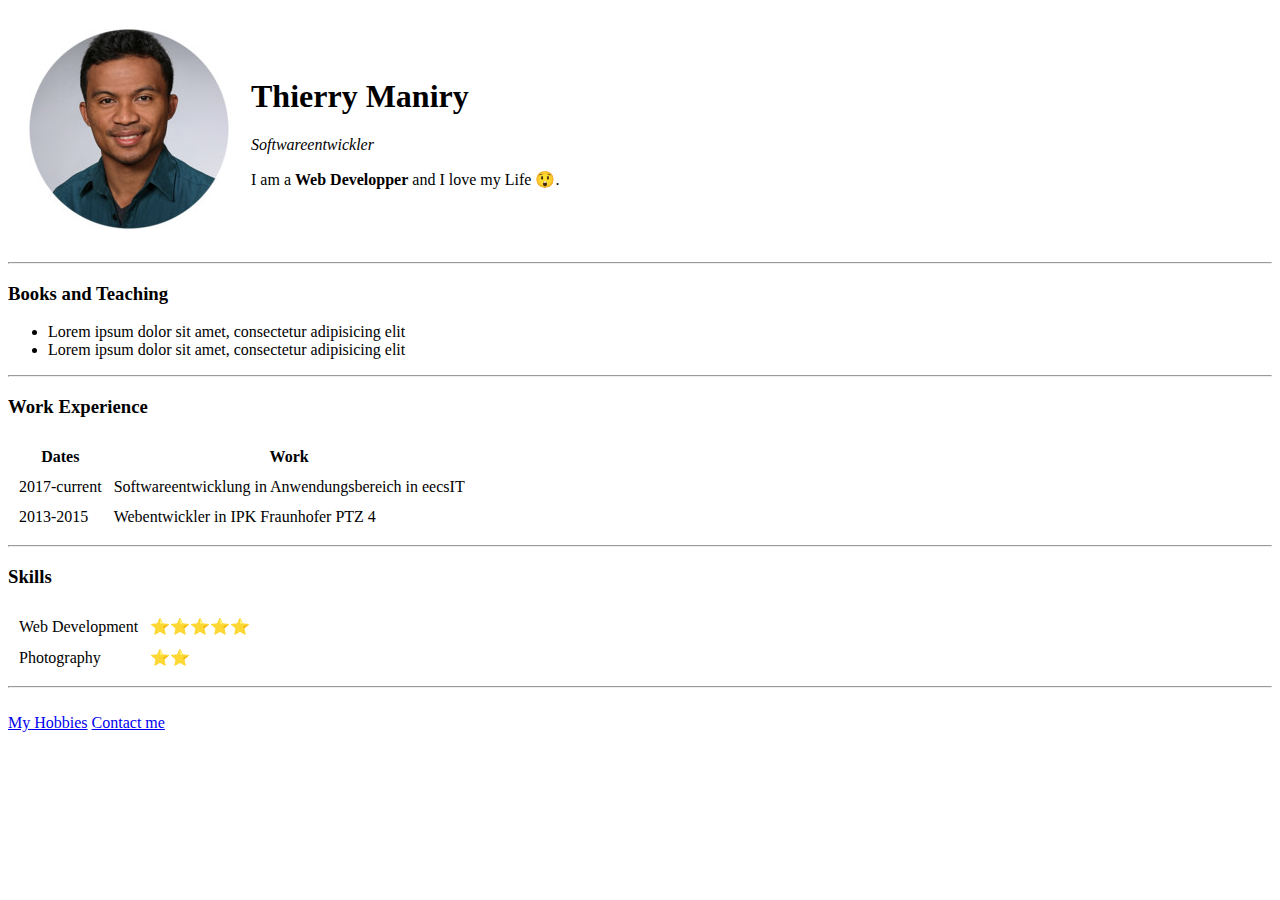
==== index.html @ bfac80a8 "Add initial cv Website" ====
<!DOCTYPE html>
<html lang="en" dir="ltr">

<head>
  <meta charset="utf-8">
  <title>Thierry's Personnal Site 😎</title>
</head>

<body>
  <table cellspacing="20">
    <td><img src="images/Thierry.jpg" alt="Thierry profile picture"></td>
    <td>
      <h1>Thierry Maniry</h1>
      <p><em>Softwareentwickler</em></p>
      <p> I am a <strong>Web Developper</strong> and I love my Life 😲.</p>
    </td>
  </table>
  <hr />
  <h3>Books and Teaching</h3>
  <ul>
    <li>Lorem ipsum dolor sit amet, consectetur adipisicing elit</li>
    <li>Lorem ipsum dolor sit amet, consectetur adipisicing elit</li>
  </ul>
  <hr>
  <h3>Work Experience</h3>

  <table cellspacing="10">
    <thead>
      <tr>
        <th>Dates</th>
        <th>Work</th>
      </tr>
    </thead>
    <tbody>
      <tr>
        <td>2017-current</td>
        <td>Softwareentwicklung in Anwendungsbereich in eecsIT</td>
      </tr>
      <tr>
        <td>2013-2015</td>
        <td>Webentwickler in IPK Fraunhofer PTZ 4</td>
      </tr>

    </tbody>

  </table>
  <hr>
  <h3>Skills</h3>


  <table cellspacing="10">
    <tr>
      <td>Web Development</td>
      <td>⭐⭐⭐⭐⭐</td>
    </tr>
    <tr>
      <td>Photography</td>
      <td>⭐⭐</td>
    </tr>

  </table>
  <hr>
  <br>
  <a href="hobbies.html">My Hobbies</a>
  <a href="contact-me.html">Contact me</a>

</body>

</html>
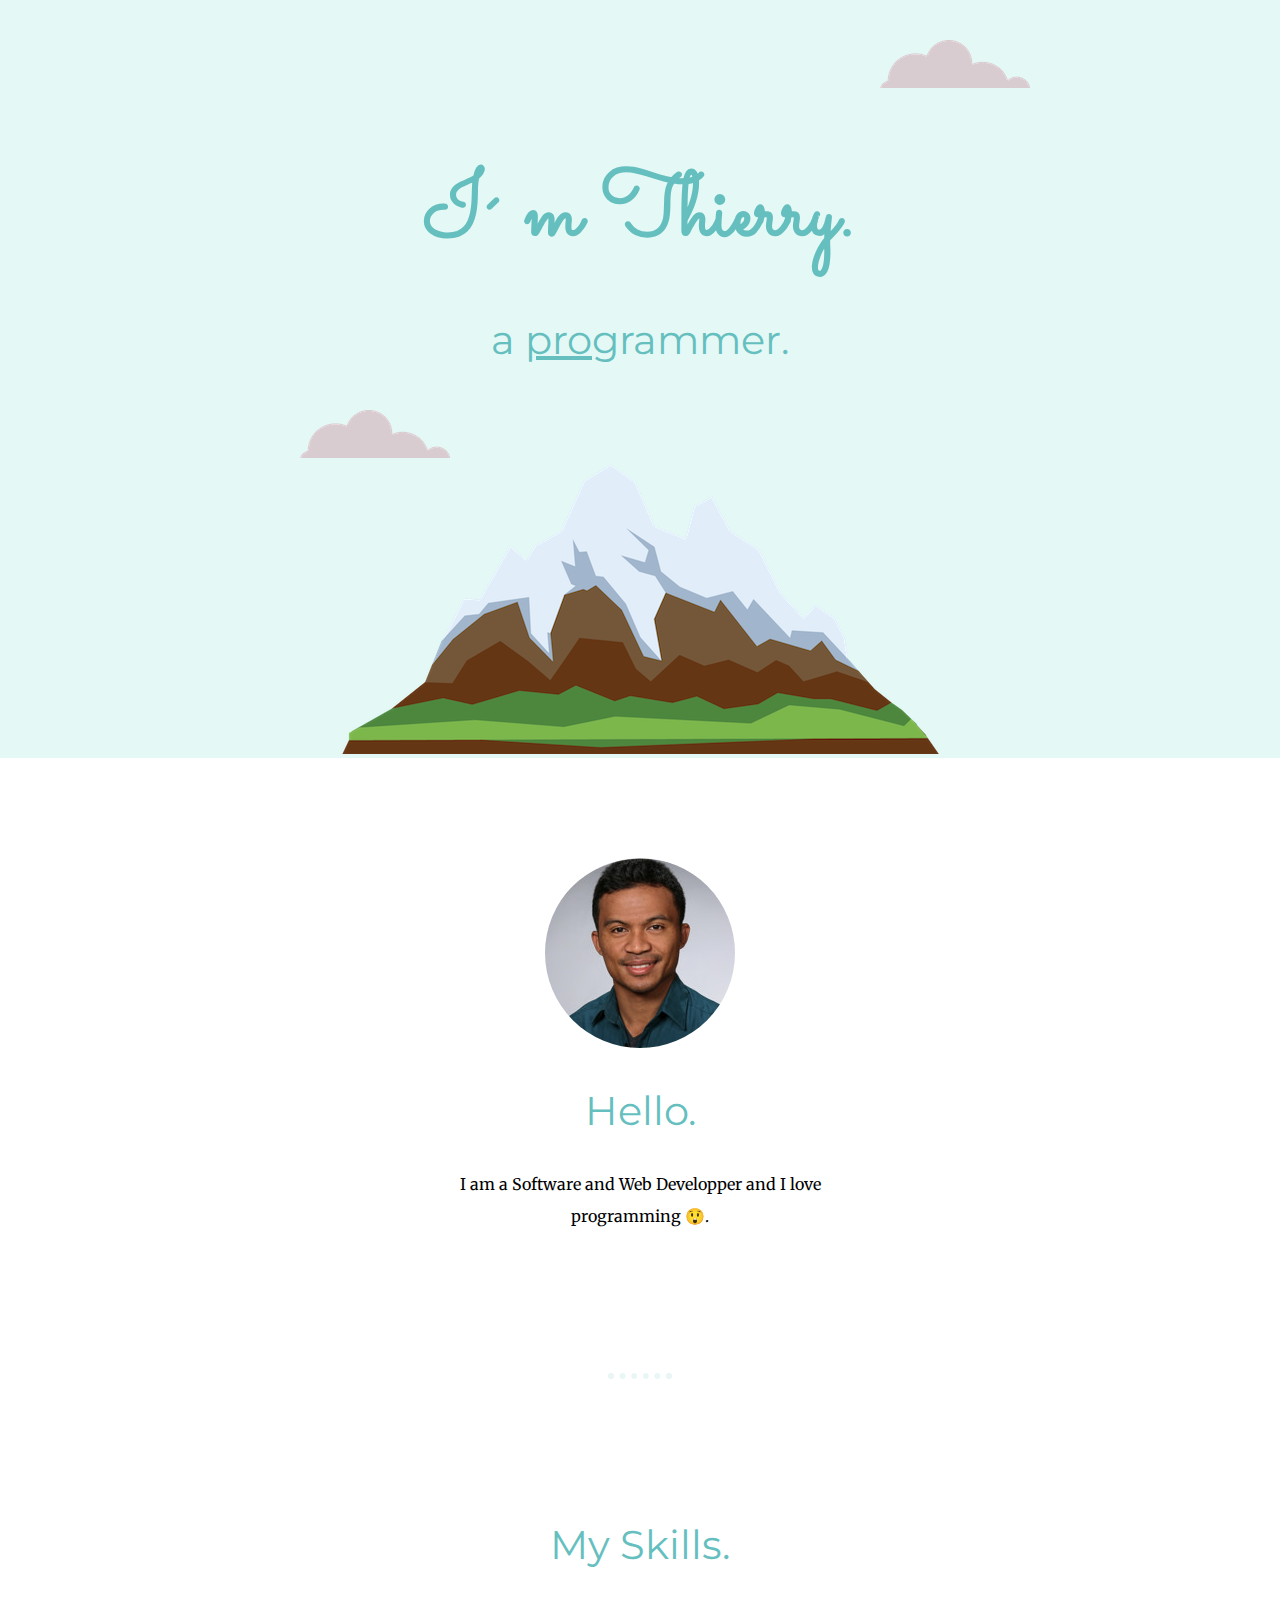
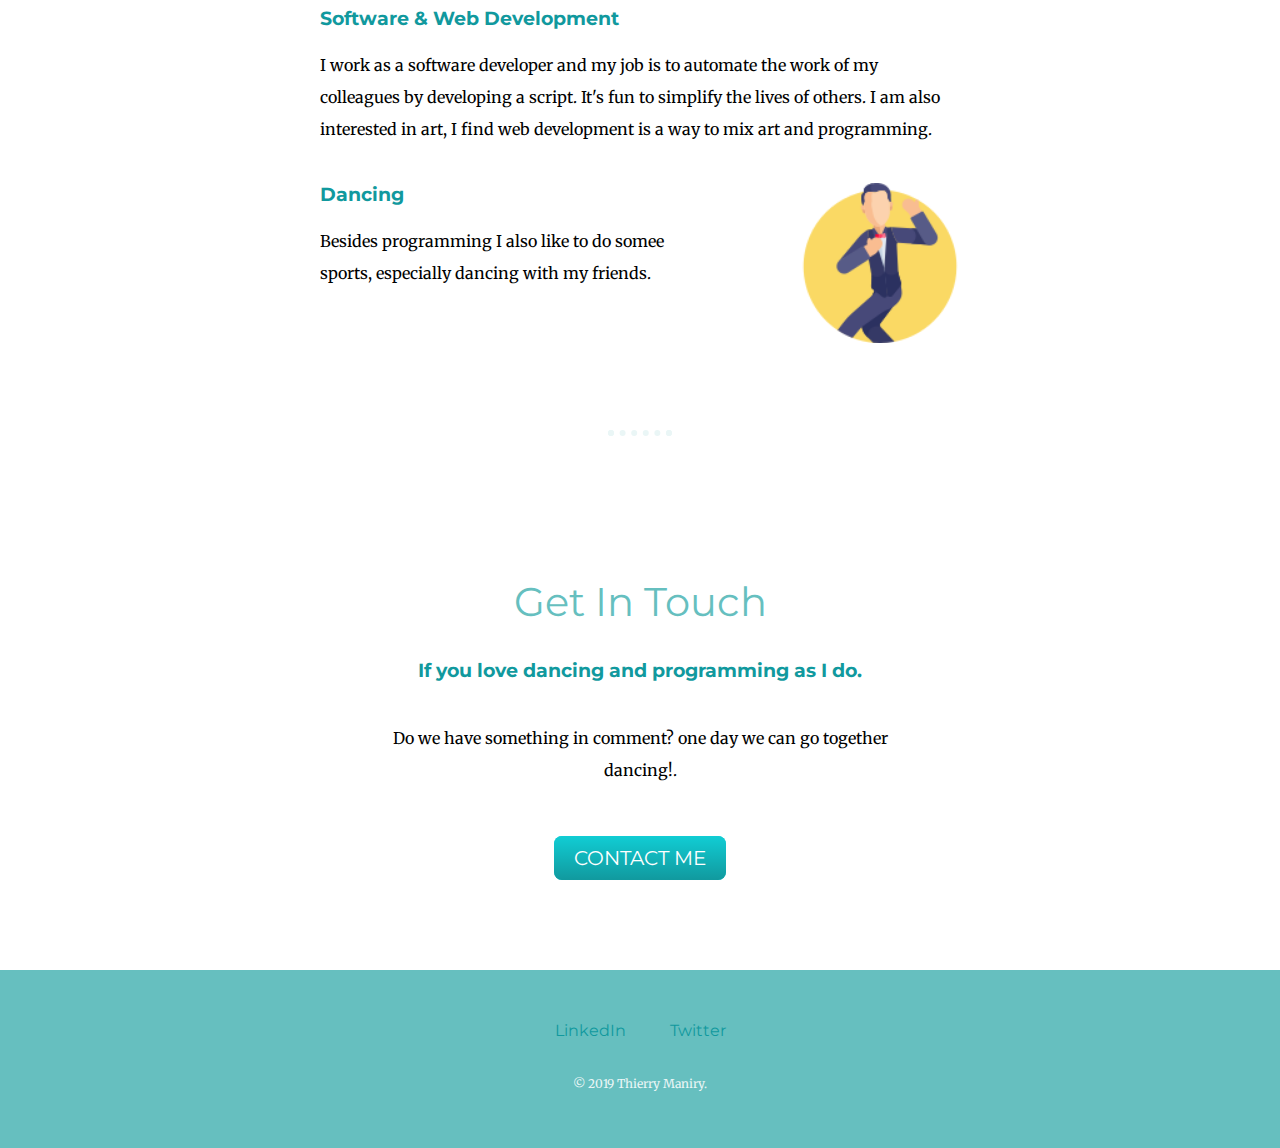
==== commit d3b1a0b6: "Add files via upload" ====
--- a/index.html
+++ b/index.html
@@ -1,68 +1,61 @@
 <!DOCTYPE html>
-<html lang="en" dir="ltr">
+<html lang="de" dir="ltr">
 
 <head>
   <meta charset="utf-8">
-  <title>Thierry's Personnal Site 😎</title>
+  <title>Thierry Maniry</title>
+  <link rel="icon" href="favicon.ico">
+  <link rel="stylesheet" href="css/styles.css">
+  <link href="https://fonts.googleapis.com/css?family=Merriweather|Montserrat|Sacramento" rel="stylesheet">
 </head>
 
 <body>
-  <table cellspacing="20">
-    <td><img src="images/Thierry.jpg" alt="Thierry profile picture"></td>
-    <td>
-      <h1>Thierry Maniry</h1>
-      <p><em>Softwareentwickler</em></p>
-      <p> I am a <strong>Web Developper</strong> and I love my Life 😲.</p>
-    </td>
-  </table>
-  <hr />
-  <h3>Books and Teaching</h3>
-  <ul>
-    <li>Lorem ipsum dolor sit amet, consectetur adipisicing elit</li>
-    <li>Lorem ipsum dolor sit amet, consectetur adipisicing elit</li>
-  </ul>
-  <hr>
-  <h3>Work Experience</h3>
-
-  <table cellspacing="10">
-    <thead>
-      <tr>
-        <th>Dates</th>
-        <th>Work</th>
-      </tr>
-    </thead>
-    <tbody>
-      <tr>
-        <td>2017-current</td>
-        <td>Softwareentwicklung in Anwendungsbereich in eecsIT</td>
-      </tr>
-      <tr>
-        <td>2013-2015</td>
-        <td>Webentwickler in IPK Fraunhofer PTZ 4</td>
-      </tr>
-
-    </tbody>
-
-  </table>
-  <hr>
-  <h3>Skills</h3>
+  <div class="top-container">
+    <img class="top-cloud" src="images/cloud.png" alt="cloud-img">
+    <h1>I´ m Thierry.</h1>
+    <h2>a <span class="pro">pro</span>grammer.</h2>
+    <img class="bottom-cloud" src="images/cloud.png" alt="cloud-img">
+    <img src="images/mountain.png" alt="mountain-img">
 
 
-  <table cellspacing="10">
-    <tr>
-      <td>Web Development</td>
-      <td>⭐⭐⭐⭐⭐</td>
-    </tr>
-    <tr>
-      <td>Photography</td>
-      <td>⭐⭐</td>
-    </tr>
+  </div>
+  <div class="middle-container">
+    <div class="profile">
+      <img src="images/circle.png" alt="Thierry´s profile">
+      <h2>Hello.</h2>
+      <p class="intro"> I am a Software and Web Developper and I love programming 😲.</p>
+    </div>
+    <hr>
+    <div class="skills">
+      <h2>My Skills.</h2>
+      <div class="skill-row">
+        <img class="code-image" src="https://media.giphy.com/media/1ynCEtlgMPAeNAqdnu/giphy.gif" alt="">
+        <h3>Software & Web Development</h3>
+        <p class="code-skill-description">I work as a software developer and my job is to automate the work of my colleagues by developing a script. It's fun to simplify the lives of others. I am also interested in art, I find web development is a way to mix art and programming.</p>
+      </div>
+      <div class="skill-row">
+        <img class="code-salsa" src="images/salsa.png" alt="">
+        <h3>Dancing</h3>
+        <p class="">Besides programming I also like to do somee sports, especially dancing with my friends.</p>
+      </div>
+    </div>
+    <hr>
+    <div class="contact-me">
+      <h2>Get In Touch</h2>
+      <h3>If you love dancing and programming as I do.</h3>
+      <p class="contact-message">Do we have something in comment? one day we can go together dancing!.</p>
+      <a class="btn" href="mailto:name@email.com">CONTACT ME</a>
+    </div>
+  </div>
 
-  </table>
-  <hr>
-  <br>
-  <a href="hobbies.html">My Hobbies</a>
-  <a href="contact-me.html">Contact me</a>
+
+  <div class="bottom-container">
+    <a class="footer-link" href="https://www.linkedin.com/in/thierry-maniry-084b0095/">LinkedIn</a>
+    <a class="footer-link" href="https://twitter.com/">Twitter</a>
+
+    <p class="copyright">© 2019 Thierry Maniry.</p>
+  </div>
+
 
 </body>
 
--- a/css/styles.css
+++ b/css/styles.css
@@ -0,0 +1,130 @@
+body {
+  margin: 0;
+  text-align: center;
+  font-family: 'Merriweather', serif;
+
+}
+a{
+  color: #11999E;
+  font-family: 'Montserrat', sans-serif;
+  margin: 10px 20px;
+  text-decoration: none;
+}
+a:hover{
+  color: #EAF6F6;
+}
+
+h1 {
+  color: #66BFBF;
+  margin: 50px auto 0 auto;
+  font-size: 5.625rem;
+  font-family: 'Sacramento', cursive;
+
+}
+
+h2 {
+  font-size: 2.5rem;
+  font-family: 'Montserrat', sans-serif;
+  color: #66BFBF;
+  font-weight: normal;
+}
+
+h3 {
+  color: #11999E;
+  font-family: 'Montserrat', sans-serif;
+
+}
+p{
+  line-height: 2;
+}
+hr{
+  border: dotted #EAF6F6 6px;
+  border-bottom: none;
+  width: 4%;
+  margin: 141px auto;
+}
+.pro{
+  text-decoration: underline;
+}
+.intro{
+  width: 30%;
+  margin: auto;
+}
+.contact-message{
+  width: 40%;
+  margin: 40px auto 60px;
+}
+.copyright{
+  color: #EAF6F6;
+  font-size: 0.75rem;
+  padding: 20px 0;
+}
+.top-container {
+  background-color: #E4F9F5;
+  position: relative;
+  padding-top: 100px;
+}
+
+.middle-container {
+  margin: 100px 0;
+
+}
+
+.bottom-container {
+  background-color: #66BFBF;
+  padding: 50px 0 20px;
+}
+.skill-row {
+  width: 50%;
+  margin:  3% auto 0;
+  text-align: left;
+
+}
+
+.top-cloud {
+  position: absolute;
+  right: 250px;
+  top: 40px;
+}
+
+.bottom-cloud {
+  position: absolute;
+  left: 300px;
+  bottom: 300px;
+}
+.code-image{
+  width: 25%;
+  float: left;
+  margin-right: 20%
+}
+.code-salsa{
+  width: 25%;
+  float: right;
+  margin-left: 20%
+}
+.btn {
+  background: #11cdd4;
+  background-image: -webkit-linear-gradient(top, #11cdd4, #11999e);
+  background-image: -moz-linear-gradient(top, #11cdd4, #11999e);
+  background-image: -ms-linear-gradient(top, #11cdd4, #11999e);
+  background-image: -o-linear-gradient(top, #11cdd4, #11999e);
+  background-image: linear-gradient(to bottom, #11cdd4, #11999e);
+  -webkit-border-radius: 8;
+  -moz-border-radius: 8;
+  border-radius: 8px;
+  font-family: 'Montserrat', sans-serif;
+  color: #ffffff;
+  font-size: 20px;
+  padding: 10px 20px 10px 20px;
+  text-decoration: none;
+}
+
+.btn:hover {
+  background: #30e3cb;
+  background-image: -webkit-linear-gradient(top, #30e3cb, #2bc4ad );
+  background-image: -moz-linear-gradient(top, #30e3cb, #2bc4ad );
+  background-image: -ms-linear-gradient(top, #30e3cb, #2bc4ad );
+  background-image: -o-linear-gradient(top, #30e3cb, #2bc4ad );
+  background-image: linear-gradient(to bottom, #30e3cb, #2bc4ad );
+  text-decoration: none;
+}
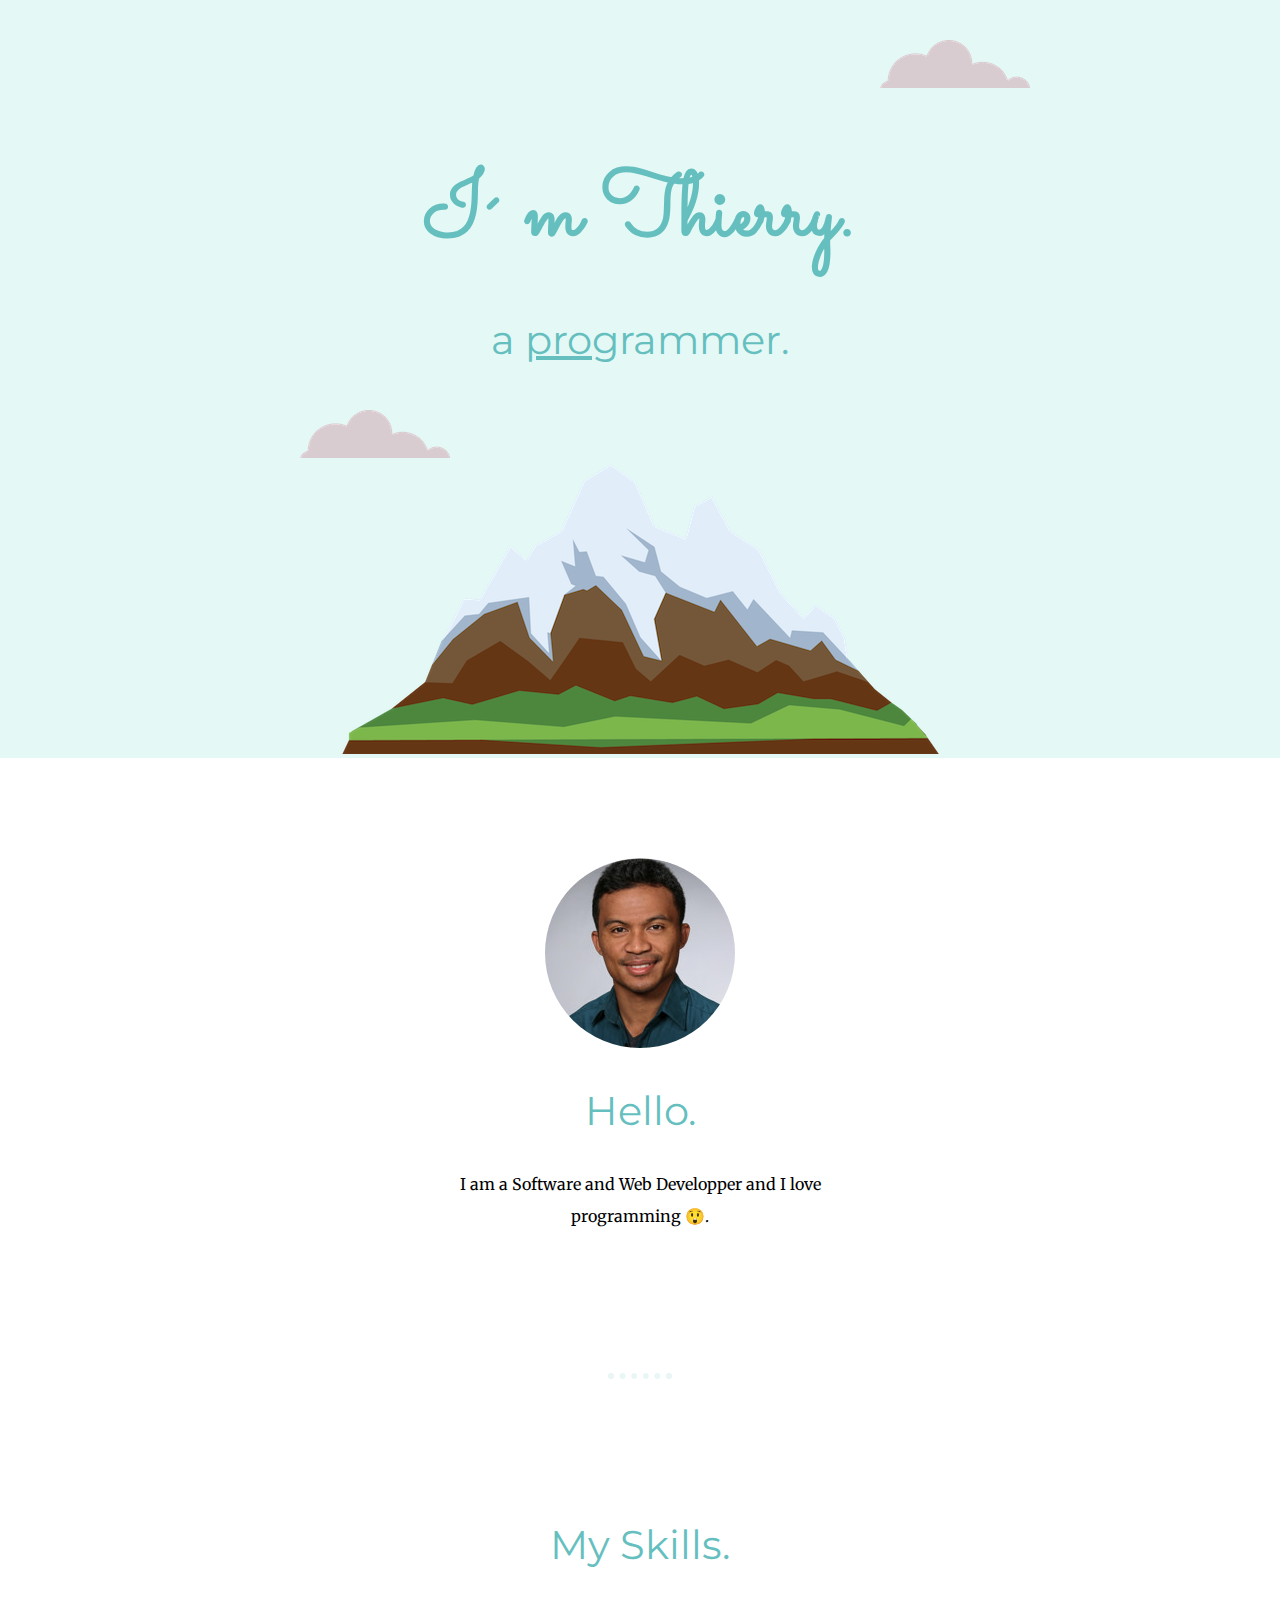
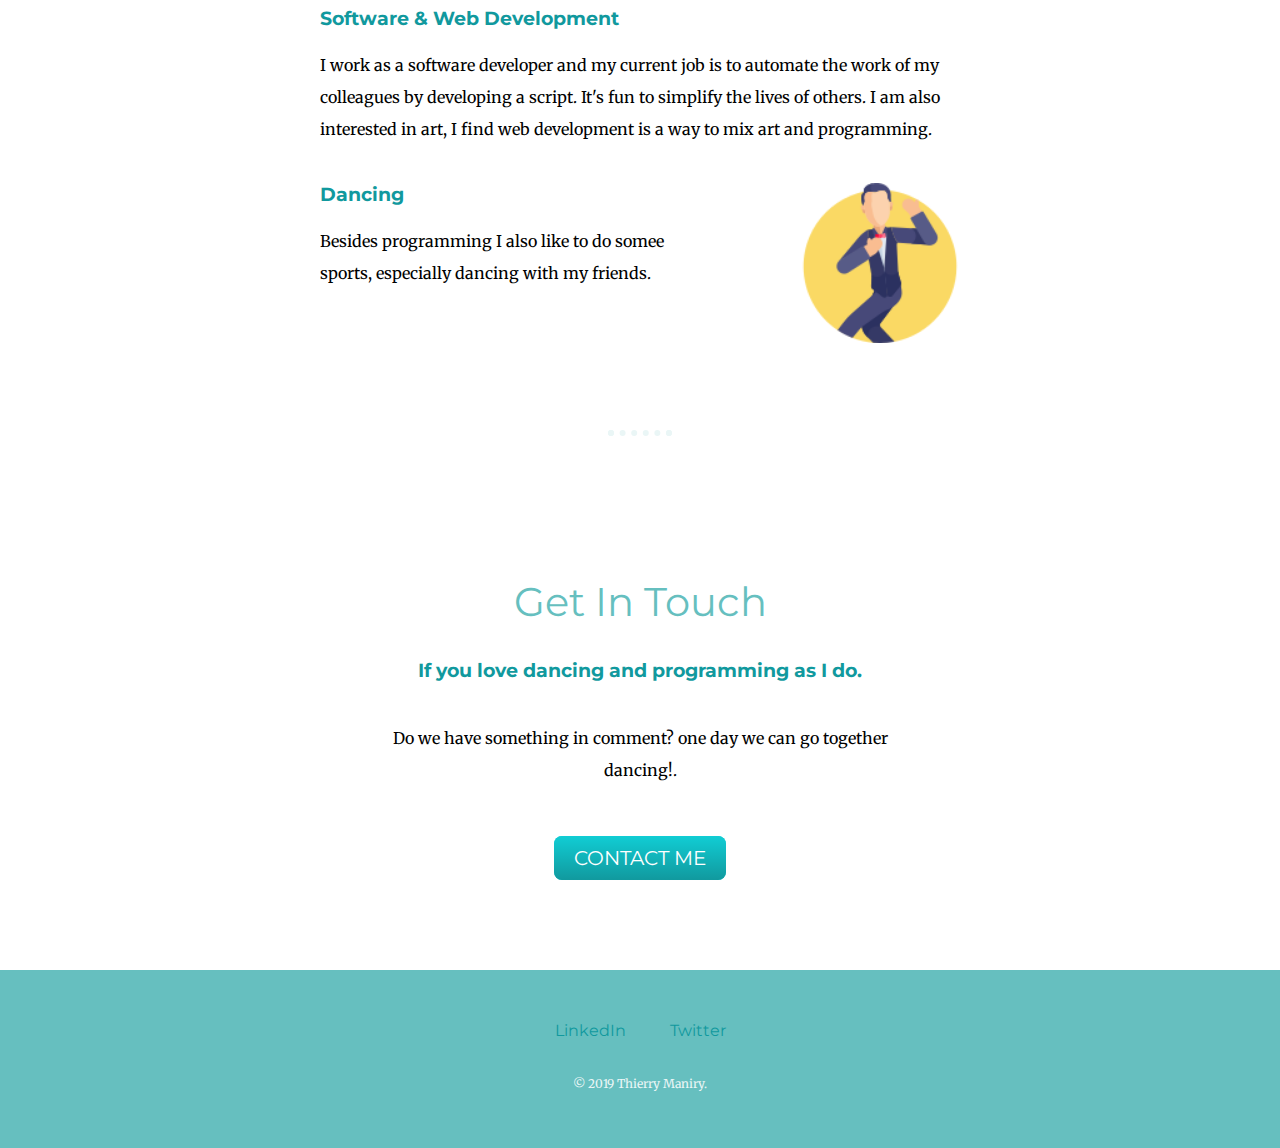
==== commit 50d59266: "Update index.html" ====
--- a/index.html
+++ b/index.html
@@ -31,7 +31,7 @@
       <div class="skill-row">
         <img class="code-image" src="https://media.giphy.com/media/1ynCEtlgMPAeNAqdnu/giphy.gif" alt="">
         <h3>Software & Web Development</h3>
-        <p class="code-skill-description">I work as a software developer and my job is to automate the work of my colleagues by developing a script. It's fun to simplify the lives of others. I am also interested in art, I find web development is a way to mix art and programming.</p>
+        <p class="code-skill-description">I work as a software developer and my current job is to automate the work of my colleagues by developing a script. It's fun to simplify the lives of others. I am also interested in art, I find web development is a way to mix art and programming.</p>
       </div>
       <div class="skill-row">
         <img class="code-salsa" src="images/salsa.png" alt="">
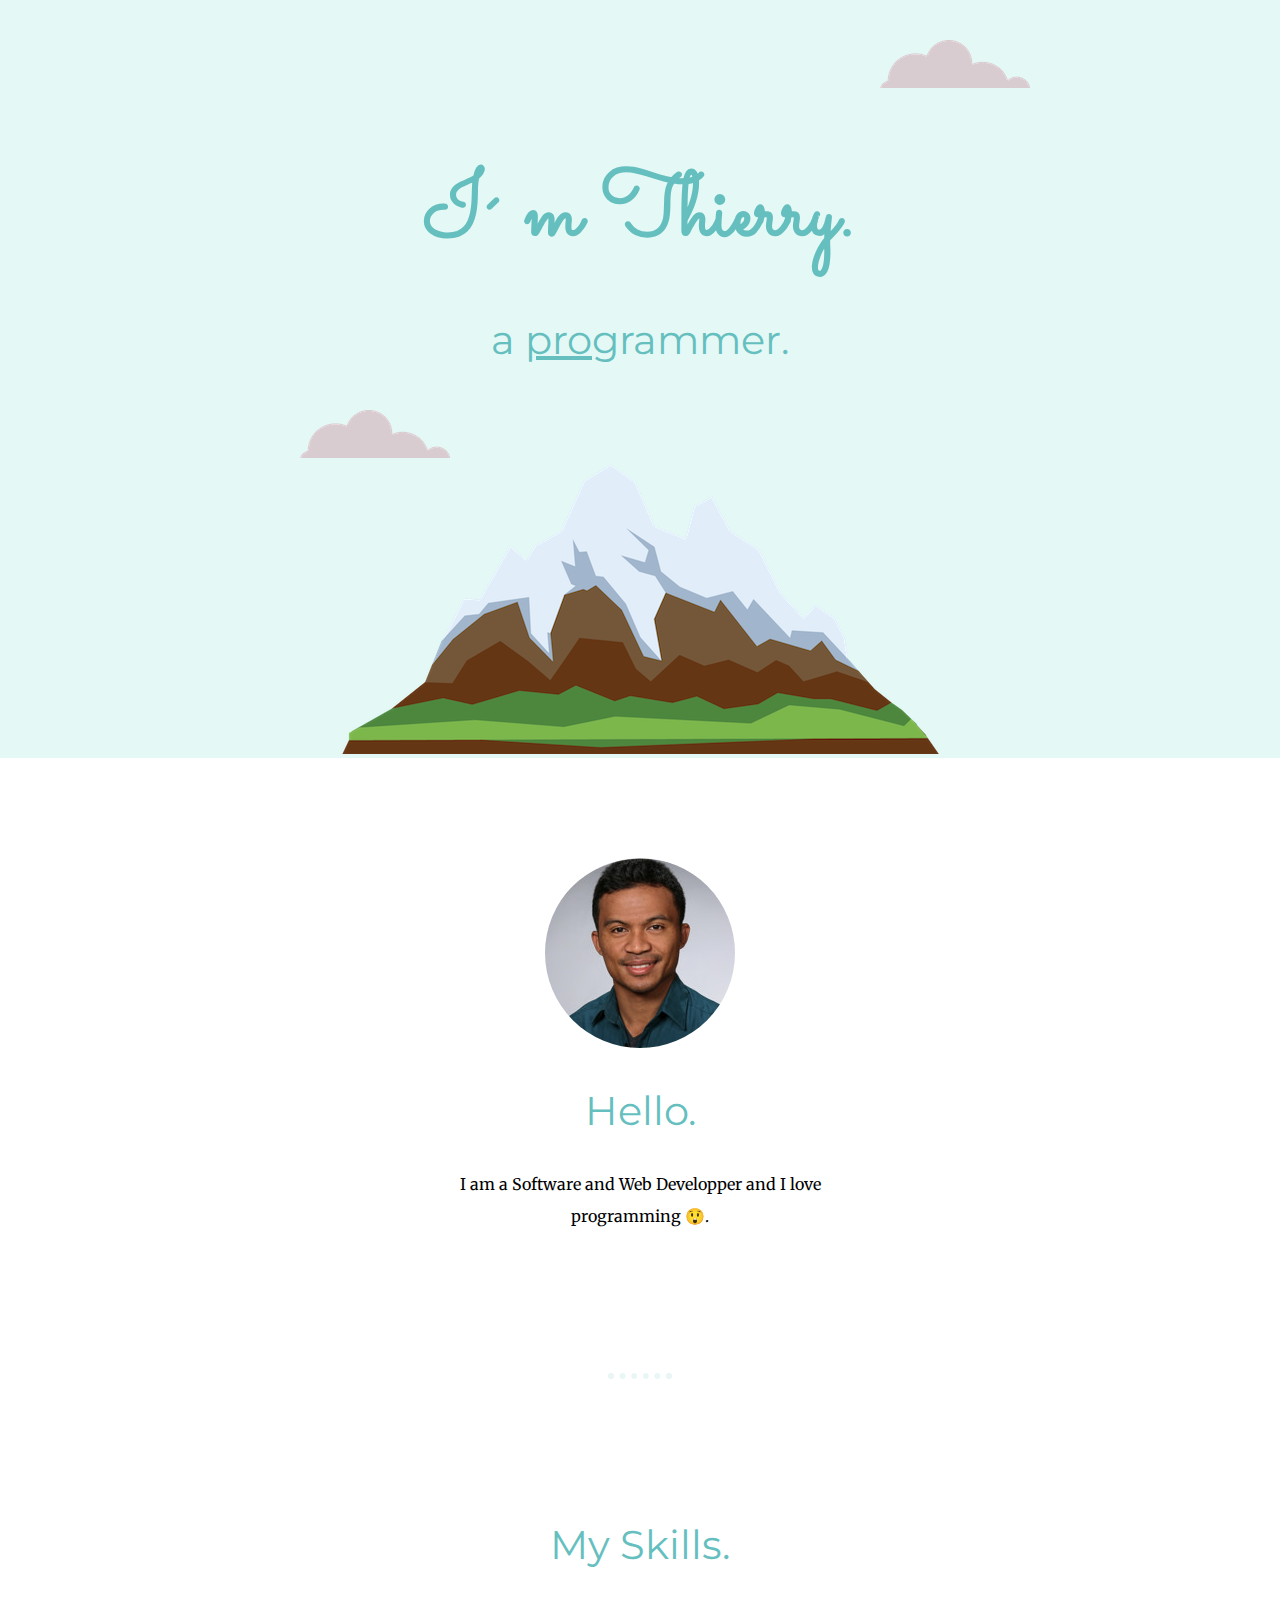
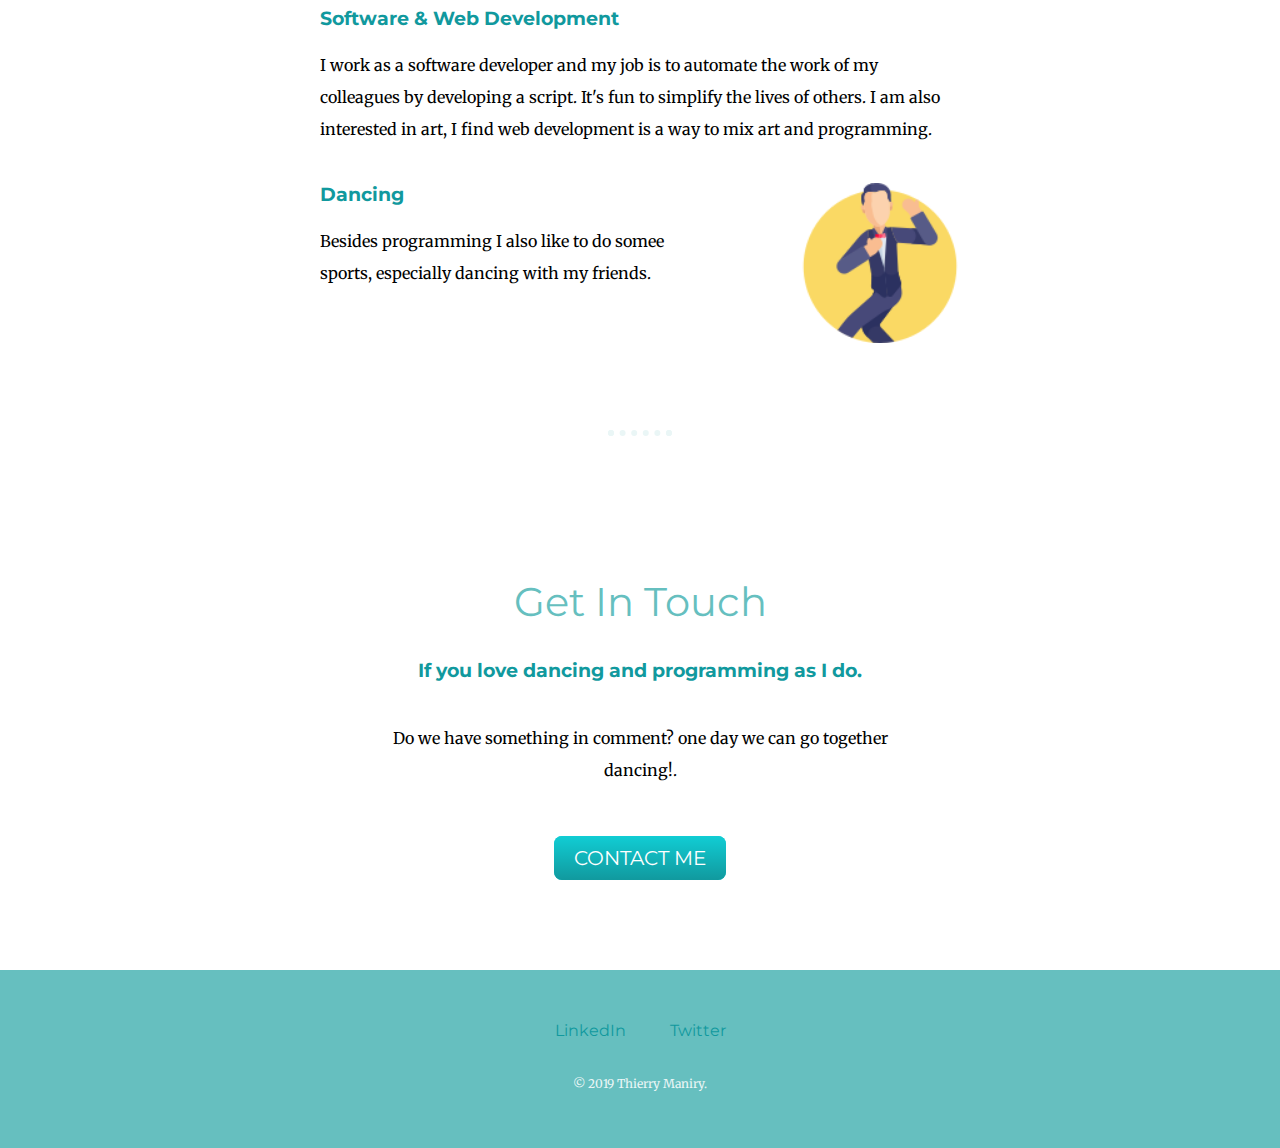
==== commit 859c7da6: "Update index.html" ====
--- a/index.html
+++ b/index.html
@@ -31,7 +31,7 @@
       <div class="skill-row">
         <img class="code-image" src="https://media.giphy.com/media/1ynCEtlgMPAeNAqdnu/giphy.gif" alt="">
         <h3>Software & Web Development</h3>
-        <p class="code-skill-description">I work as a software developer and my current job is to automate the work of my colleagues by developing a script. It's fun to simplify the lives of others. I am also interested in art, I find web development is a way to mix art and programming.</p>
+        <p class="code-skill-description">I work as a software developer and my job is to automate the work of my colleagues by developing a script. It's fun to simplify the lives of others. I am also interested in art, I find web development is a way to mix art and programming.</p>
       </div>
       <div class="skill-row">
         <img class="code-salsa" src="images/salsa.png" alt="">
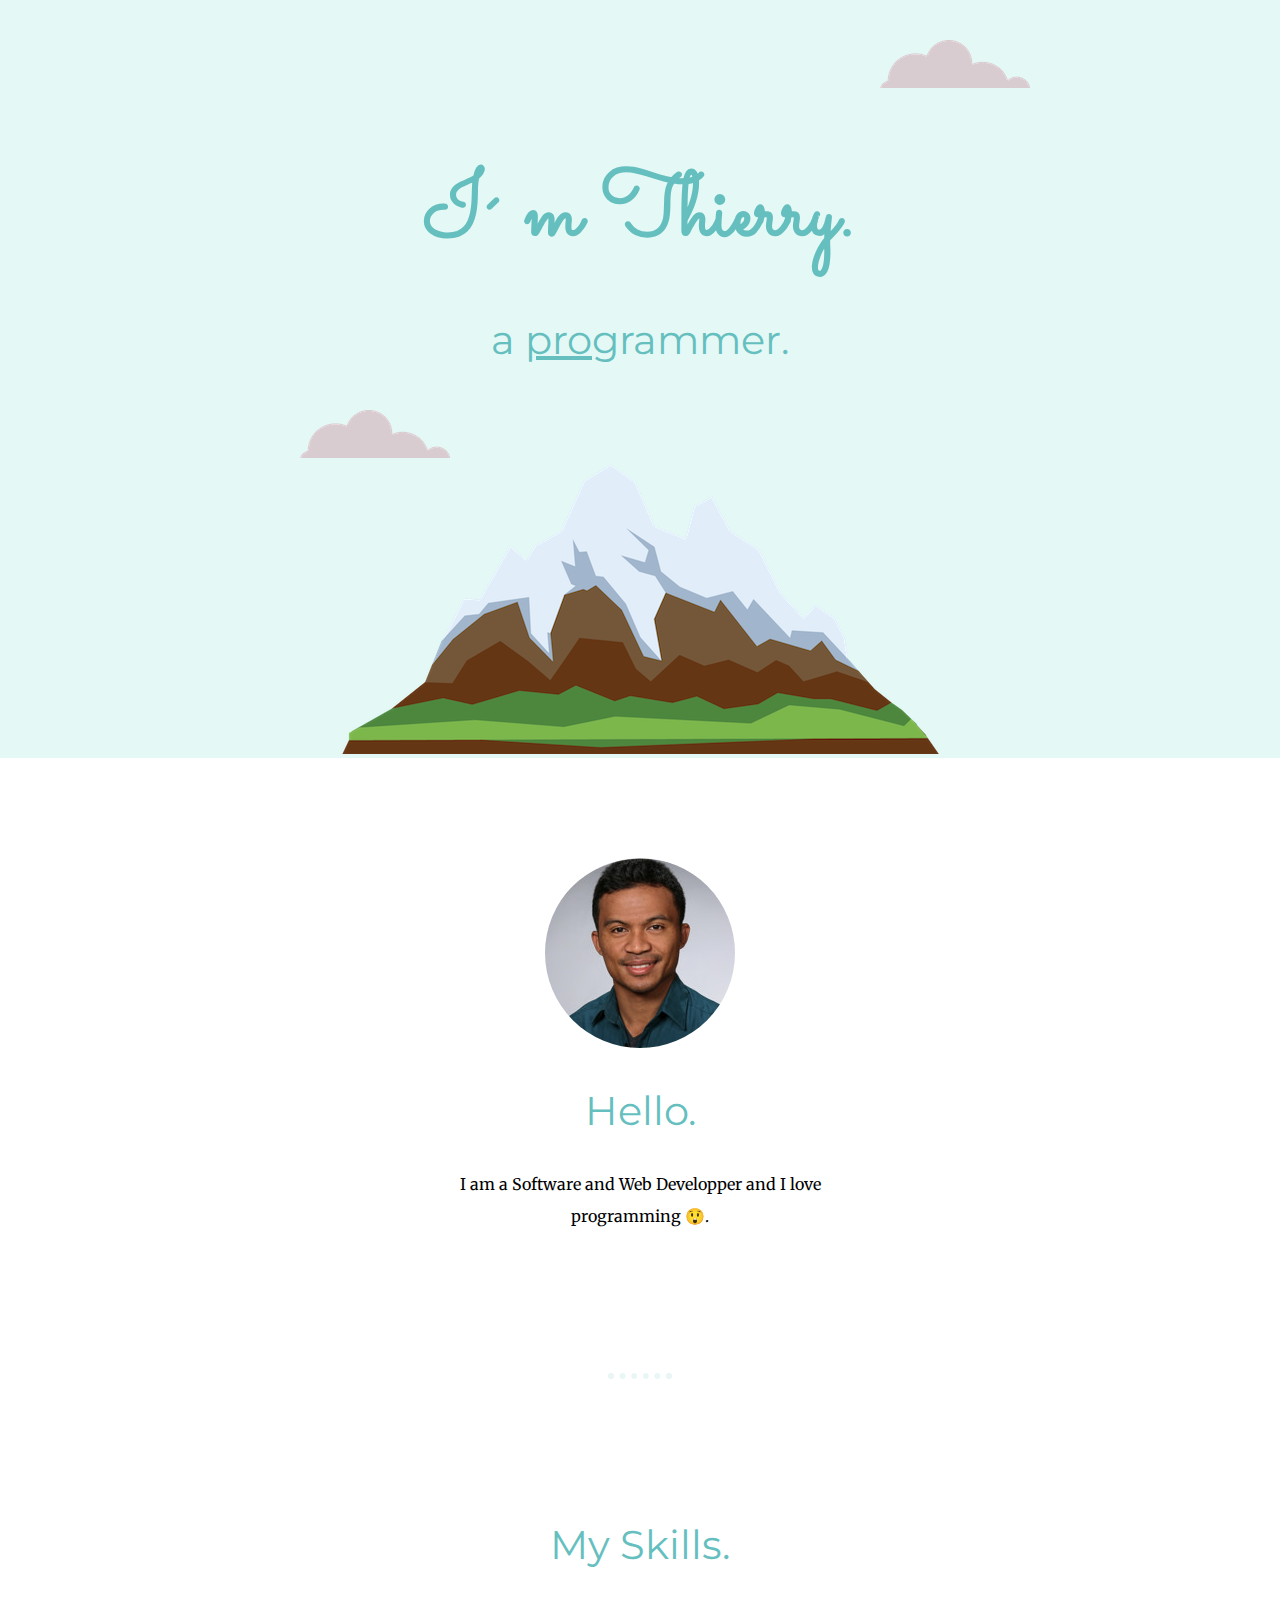
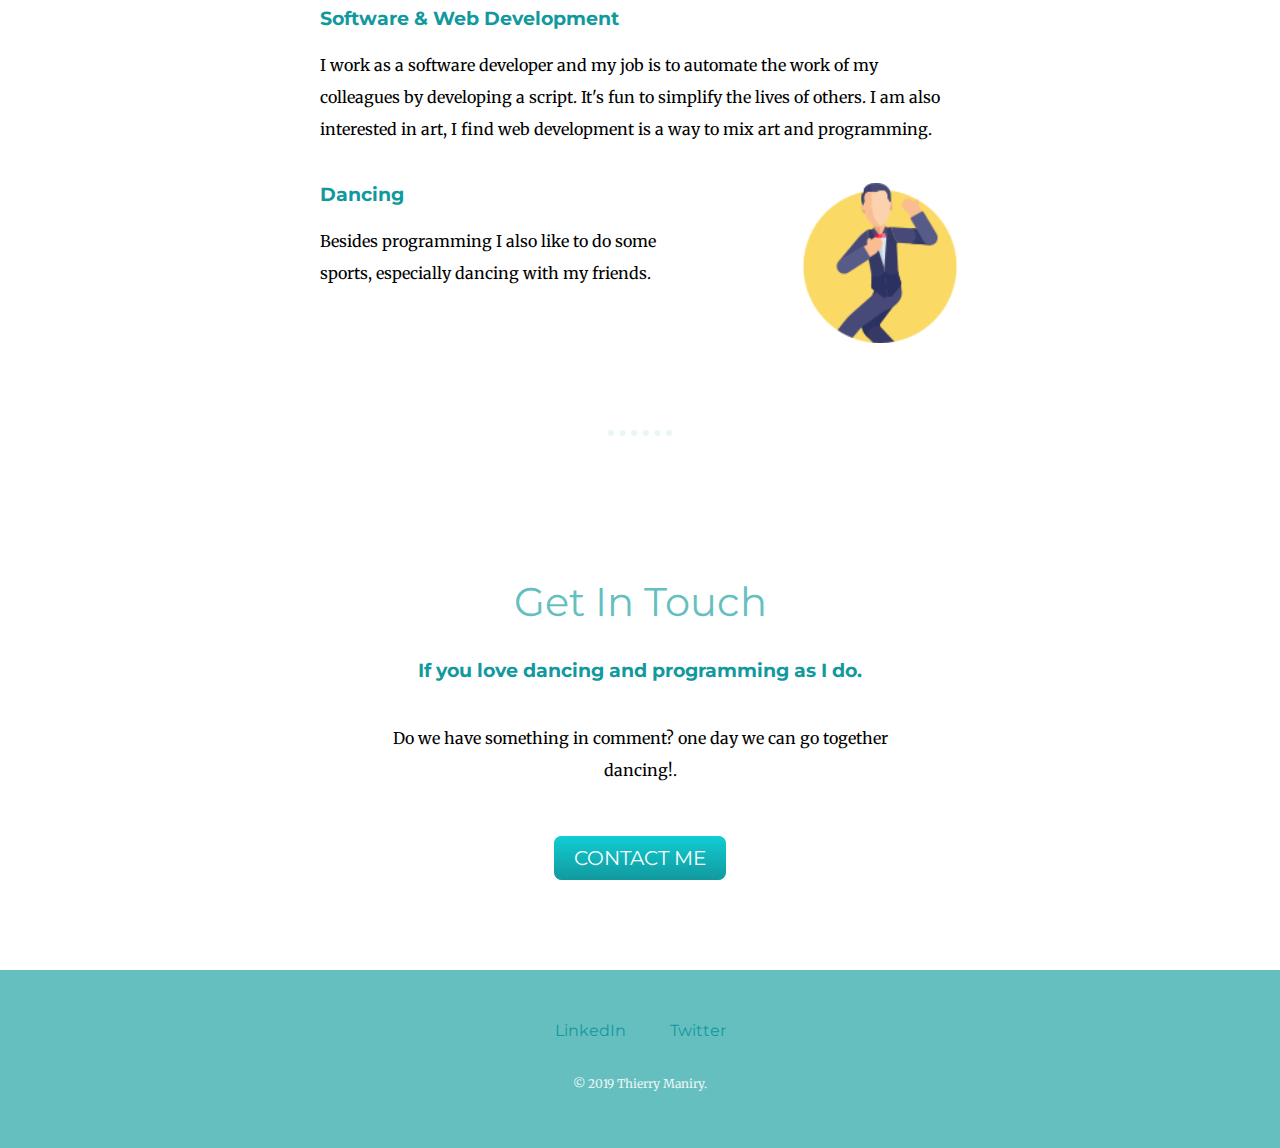
==== commit bbab39ec: "Update index.html" ====
--- a/index.html
+++ b/index.html
@@ -36,7 +36,7 @@
       <div class="skill-row">
         <img class="code-salsa" src="images/salsa.png" alt="">
         <h3>Dancing</h3>
-        <p class="">Besides programming I also like to do somee sports, especially dancing with my friends.</p>
+        <p class="">Besides programming I also like to do some sports, especially dancing with my friends.</p>
       </div>
     </div>
     <hr>
